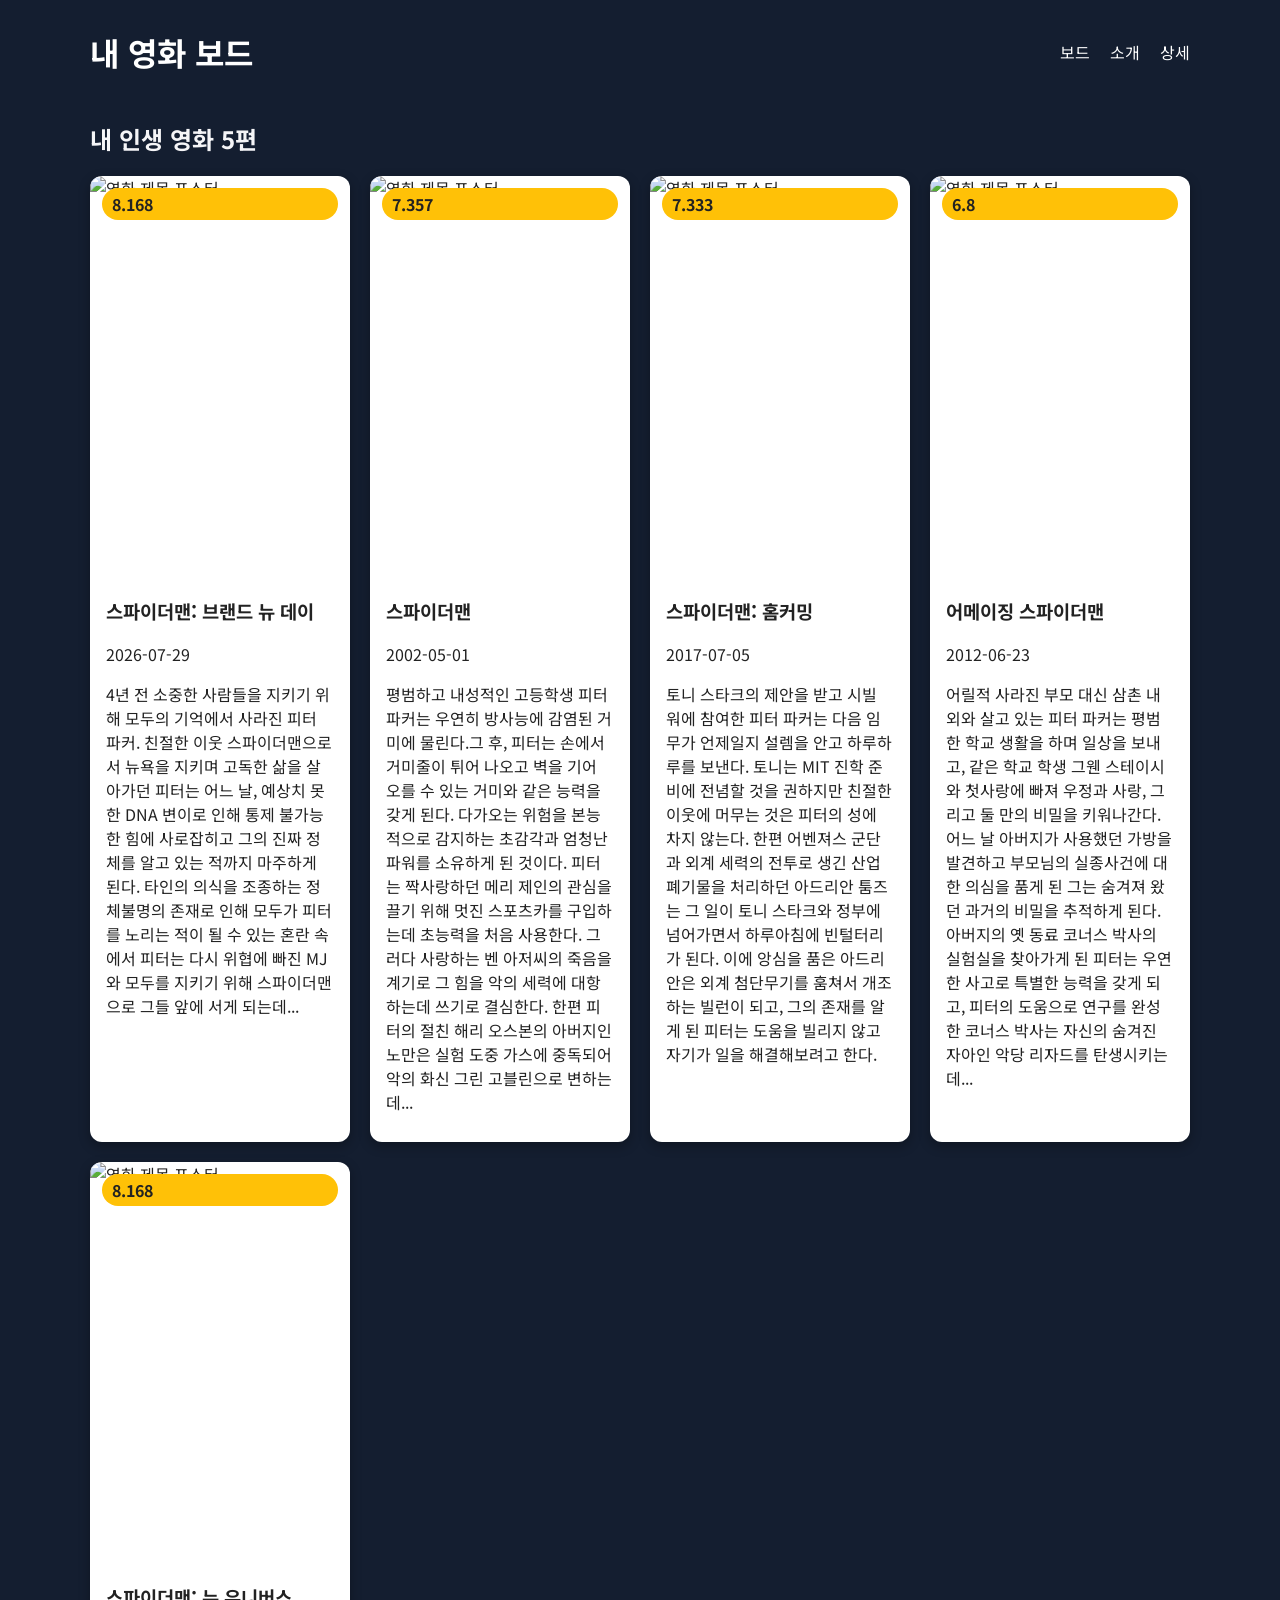
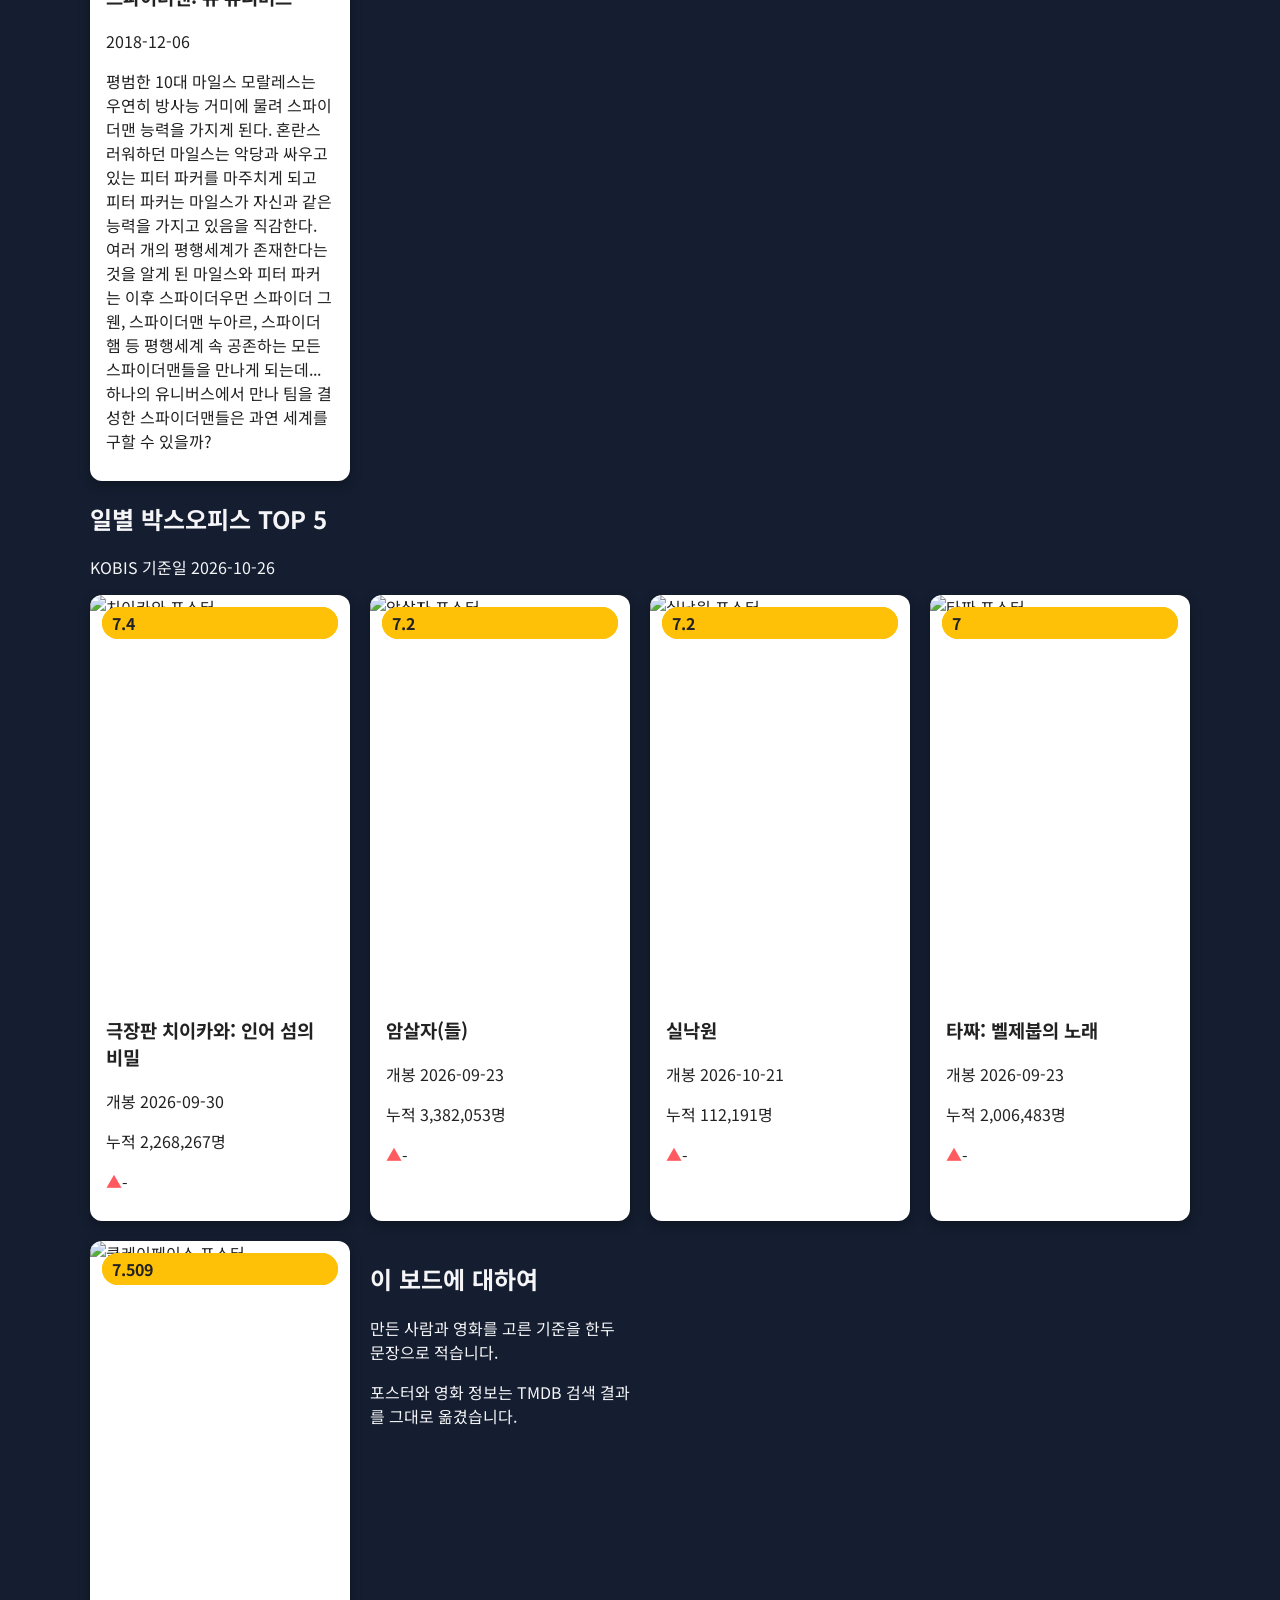
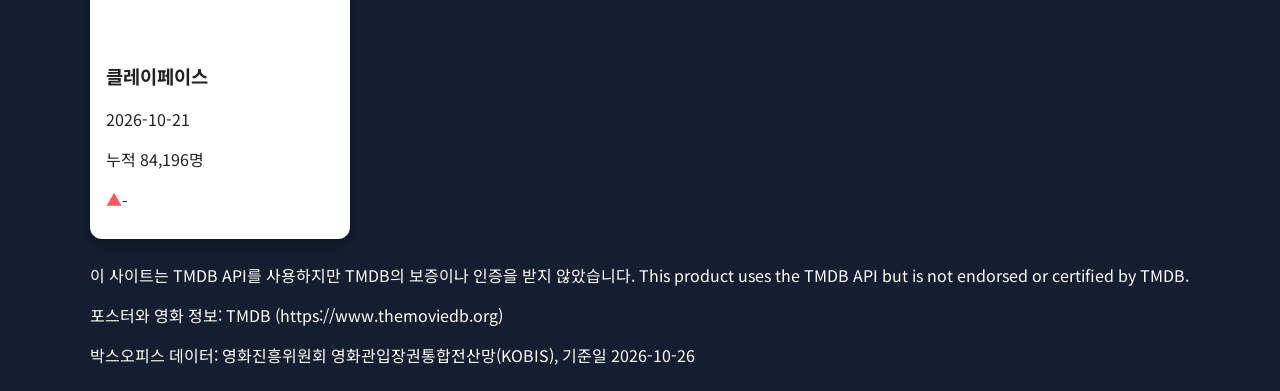
==== detail.html @ 1756e264 "hw1 반응형" ====
<!DOCTYPE html>
<html lang="ko">

<head>
    <meta charset="UTF-8">
    <meta name="viewport" content="width=device-width, initial-scale=1.0">
    <title>내 영화 보드</title>
    <link rel="preconnect" href="https://fonts.googleapis.com">
    <link rel="preconnect" href="https://fonts.gstatic.com" crossorigin>
    <link href="https://fonts.googleapis.com/css2?family=Black+Han+Sans&family=Noto+Sans+KR:wght@100..900&display=swap" rel="stylesheet">
    <link rel="stylesheet" href="./style.css">
</head>

<body>
    <header class="top">
        <h1>내 영화 보드</h1>
        <nav>
            <ul>
                <li><a href="#mine">보드</a></li>
                <li><a href="#boxoffice">소개</a></li>
                <li><a href="detail.html">상세</a></li>
            </ul>
        </nav>
    </header>
    <main>
        <section id="mine">
            <h2>내 인생 영화 5편</h2>
            <div class="board">
                <article class="card">
                    <img class="poster" src="https://image.tmdb.org/t/p/w342/8mLepBa5l591xFidRpn65xV7hb4.jpg"
                        alt="영화 제목 포스터">
                    <span class="badge">8.168</span>
                    <div class="info">
                        <h3>스파이더맨: 브랜드 뉴 데이</h3>
                        <p class="year">2026-07-29</p>
                        <p class="overview">4년 전 소중한 사람들을 지키기 위해 모두의 기억에서 사라진 피터 파커. 친절한 이웃 스파이더맨으로서 뉴욕을 지키며 고독한 삶을 살아가던
                            피터는
                            어느 날,
                            예상치 못한 DNA 변이로 인해 통제 불가능한 힘에 사로잡히고 그의 진짜 정체를 알고 있는 적까지 마주하게 된다. 타인의 의식을 조종하는 정체불명의 존재로 인해
                            모두가
                            피터를 노리는 적이
                            될 수 있는 혼란 속에서 피터는 다시 위협에 빠진 MJ와 모두를 지키기 위해 스파이더맨으로 그들 앞에 서게 되는데...</p>
                    </div>
                </article>
                <article class="card">
                    <img class="poster" src="https://image.tmdb.org/t/p/w342/4xOhtzXGt0if74dTmS4qtizFelX.jpg"
                        alt="영화 제목 포스터">
                    <span class="badge">7.357</span>
                    <div class="info">
                        <h3>스파이더맨</h3>
                        <p class="year">2002-05-01</p>
                        <p class="overview">평범하고 내성적인 고등학생 피터 파커는 우연히 방사능에 감염된 거미에 물린다.그 후, 피터는 손에서 거미줄이 튀어 나오고 벽을 기어 오를
                            수
                            있는 거미와 같은 능력을 갖게 된다. 다가오는 위험을 본능적으로 감지하는 초감각과 엄청난 파워를 소유하게 된 것이다. 피터는 짝사랑하던 메리 제인의 관심을 끌기 위해
                            멋진
                            스포츠카를 구입하는데 초능력을 처음 사용한다. 그러다 사랑하는 벤 아저씨의 죽음을 계기로 그 힘을 악의 세력에 대항하는데 쓰기로 결심한다. 한편 피터의 절친 해리
                            오스본의
                            아버지인 노만은 실험 도중 가스에 중독되어 악의 화신 그린 고블린으로 변하는데...</p>
                    </div>
                </article>
                <article class="card">
                    <img class="poster" src="https://image.tmdb.org/t/p/w342/hjki9weYYVABvkpZbX5jBOmKXXv.jpg"
                        alt="영화 제목 포스터">
                    <span class="badge">7.333</span>
                    <div class="info">
                        <h3>스파이더맨: 홈커밍</h3>
                        <p class="year">2017-07-05</p>
                        <p class="overview">토니 스타크의 제안을 받고 시빌 워에 참여한 피터 파커는 다음 임무가 언제일지 설렘을 안고 하루하루를 보낸다. 토니는 MIT 진학 준비에
                            전념할
                            것을 권하지만 친절한 이웃에 머무는 것은 피터의 성에 차지 않는다. 한편 어벤져스 군단과 외계 세력의 전투로 생긴 산업폐기물을 처리하던 아드리안 툼즈는 그 일이 토니
                            스타크와 정부에 넘어가면서 하루아침에 빈털터리가 된다. 이에 앙심을 품은 아드리안은 외계 첨단무기를 훔쳐서 개조하는 빌런이 되고, 그의 존재를 알게 된 피터는 도움을
                            빌리지
                            않고 자기가 일을 해결해보려고 한다.</p>
                    </div>
                </article>
                <article class="card">
                    <img class="poster" src="https://image.tmdb.org/t/p/w342/a1Kup5VnmxjAHnsT3Sz7RtrC9UU.jpg"
                        alt="영화 제목 포스터">
                    <span class="badge">6.8</span>
                    <div class="info">
                        <h3>어메이징 스파이더맨</h3>
                        <p class="year">2012-06-23</p>
                        <p class="overview">어릴적 사라진 부모 대신 삼촌 내외와 살고 있는 피터 파커는 평범한 학교 생활을 하며 일상을 보내고, 같은 학교 학생 그웬 스테이시와
                            첫사랑에
                            빠져 우정과 사랑, 그리고 둘 만의 비밀을 키워나간다. 어느 날 아버지가 사용했던 가방을 발견하고 부모님의 실종사건에 대한 의심을 품게 된 그는 숨겨져 왔던 과거의
                            비밀을
                            추적하게 된다. 아버지의 옛 동료 코너스 박사의 실험실을 찾아가게 된 피터는 우연한 사고로 특별한 능력을 갖게 되고, 피터의 도움으로 연구를 완성한 코너스 박사는
                            자신의
                            숨겨진 자아인 악당 리자드를 탄생시키는데...</p>
                    </div>
                </article>
                <article class="card">
                    <img class="poster" src="https://image.tmdb.org/t/p/w342/d9V6Q9vpVpmaca7vwSUbCajtDb3.jpg"
                        alt="영화 제목 포스터">
                    <span class="badge">8.168</span>
                    <div class="info">
                        <h3>스파이더맨: 뉴 유니버스</h3>
                        <p class="year">2018-12-06</p>
                        <p class="overview">평범한 10대 마일스 모랄레스는 우연히 방사능 거미에 물려 스파이더맨 능력을 가지게 된다. 혼란스러워하던 마일스는 악당과 싸우고 있는
                            피터
                            파커를 마주치게 되고 피터 파커는 마일스가 자신과 같은 능력을 가지고 있음을 직감한다. 여러 개의 평행세계가 존재한다는 것을 알게 된 마일스와 피터 파커는 이후
                            스파이더우먼
                            스파이더 그웬, 스파이더맨 누아르, 스파이더햄 등 평행세계 속 공존하는 모든 스파이더맨들을 만나게 되는데... 하나의 유니버스에서 만나 팀을 결성한 스파이더맨들은
                            과연
                            세계를 구할 수 있을까?</p>
                    </div>
                </article>
            </div>
        </section>
        <section id="boxoffice">
            <h2>일별 박스오피스 TOP 5</h2>
            <p class="basis">KOBIS 기준일 2026-10-26</p>
            <div class="board">
                <article class="card">
                    <img class="poster" src="https://image.tmdb.org/t/p/w342//5TMyytCI5Pfc9c1eNsljiCdiB05.jpg"
                        alt="치이카와 포스터">
                    <span class="rank">1</span>
                    <span class="badge">7.4</span>
                    <div class="info">
                        <h3>극장판 치이카와: 인어 섬의 비밀</h3>
                        <p class="year">개봉 2026-09-30</p>
                        <p class="audience">누적 2,268,267명</p>
                        <p class="change up">-</p>
                    </div>
                </article>
                <article class="card">
                    <img class="poster" src="https://image.tmdb.org/t/p/w342//c55ijsOdntj6P25vDwHLdgsBpmV.jpg"
                        alt="암살자 포스터">
                    <span class="rank">2</span>
                    <span class="badge">7.2</span>
                    <div class="info">
                        <h3>암살자(들)</h3>
                        <p class="year">개봉 2026-09-23</p>
                        <p class="audience">누적 3,382,053명</p>
                        <p class="change up">-</p>
                    </div>
                </article>
                <article class="card">
                    <img class="poster" src="https://image.tmdb.org/t/p/w342//wkm9BQLok7U2KihcCspCa663Qse.jpg"
                        alt="실낙원 포스터">
                    <span class="rank">3</span>
                    <span class="badge">7.2</span>
                    <div class="info">
                        <h3>실낙원</h3>
                        <p class="year">개봉 2026-10-21</p>
                        <p class="audience">누적 112,191명</p>
                        <p class="change up">-</p>
                    </div>
                </article>
                <article class="card">
                    <img class="poster" src="https://image.tmdb.org/t/p/w342//ueigb5zra1tj6FTK9yhh2P33P9B.jpg"
                        alt="타짜 포스터">
                    <span class="rank">4</span>
                    <span class="badge">7</span>
                    <div class="info">
                        <h3>타짜: 벨제붑의 노래</h3>
                        <p class="year">개봉 2026-09-23</p>
                        <p class="audience">누적 2,006,483명</p>
                        <p class="change up">-</p>
                    </div>
                </article>
                <article class="card">
                    <img class="poster" src="https://image.tmdb.org/t/p/w342//LSGpoSAlitss0KOvVakkeUToZo.jpg"
                        alt="클레이페이스 포스터">
                    <span class="rank">5</span>
                    <span class="badge">7.509</span>
                    <div class="info">
                        <h3>클레이페이스</h3>
                        <p class="year">2026-10-21</p>
                        <p class="audience">누적 84,196명</p>
                        <p class="change up">-</p>
                    </div>
                </article>
                <section id="about">
                    <h2>이 보드에 대하여</h2>
                    <p>만든 사람과 영화를 고른 기준을 한두 문장으로 적습니다.</p>
                    <p>포스터와 영화 정보는 TMDB 검색 결과를 그대로 옮겼습니다.</p>
                </section>
    </main>
    <footer>
        <p>이 사이트는 TMDB API를 사용하지만 TMDB의 보증이나 인증을 받지 않았습니다.
            This product uses the TMDB API but is not endorsed or certified by TMDB.</p>
        <p>포스터와 영화 정보: TMDB (https://www.themoviedb.org)</p>
        <p>박스오피스 데이터: 영화진흥위원회 영화관입장권통합전산망(KOBIS), 기준일 2026-10-26</p>
    </footer>
</body>

</html>
---- style.css ----
:root {
    --bg: #141e30;
    --surface: #1f2b44;
    --text: #f5f5f7;
    --accent: #4da3ff;
    --warn: #ff5a5f;
    --font-title: "Black Han Sans", sans-serif;
    --font-body: "Noto Sans KR", sans-serif;
    --gap: 20px;
}

body {
    background: var(--bg);
    color: var(--text);
    font-family: var(--font-body);
}

.card {
    border-radius: 12px;
    overflow: hidden;
    box-shadow: 0 4px 12px rgba(0, 0, 0, 0.3);
    background: #fff;
    position: relative;
    transition: transform 0.3s, box-shadow 0.3s;
    color: #222;
}

.info {
    padding: 12px 16px;
}

.poster {
    width: 100%;
    display: block;
    aspect-ratio: 2 / 3;
    object-fit: cover;
}

.badge {
    position: absolute; top: 12px; left: 12px;
    top: 12px;
    left: 12px;
    top: 12px;
    right: 12px;
    background: #ffc107;
    color: #222;
    padding: 4px 10px;
    border-radius: 999px;
    font-weight: bold;
}

.rank {
    position: absolute; top: 12px; left: 12px;
    top: 12px;
    left: 12px;
    top: 12px;
    right: 12px;
    background: #ffc107;
    color: #222;
    padding: 4px 10px;
    border-radius: 999px;
    font-weight: bold;
}

.change.up::before {
    content: "▲";
    color: var(--warn);
}

.change.down::before {
    content: "▼";
    color: var(--accent);
}

.change.new::before {
    content: "NEW";
    color: var(--warn);
}

.card:hover {
    transform: translateY(-8px);
    box-shadow: 0 12px 32px rgba(255, 193, 7, 0.6);
}

h1,
footer {
    color: #fff;
}

.top {
    display: flex;
    justify-content: space-between;
    align-items: center;
}

nav ul {
    display: flex;
    gap: 8px;
    list-style: none;
    margin: 0;
    padding: 0;
    flex-direction: column;
}

nav a {
    color: #fff;
    text-decoration: none;
}

.board {
    display: grid;
    grid-template-columns: 1fr;
    gap: var(--gap);
}

.hero {
    background-image: linear-gradient(rgba(0, 0, 0, 0.6), rgba(0, 0, 0, 0.6)), url("https://image.tmdb.org/t/p/w1280/4tjxYg2AbOzzG9G1YuiT2NzYhlH.jpg");
    background-size: cover;
    background-position: center;
    min-height: 40vh;
    padding: 24px;
    box-sizing: border-box;
    color: #fff;
    border-radius: 12px;
    display: flex;
    flex-direction: column;
    justify-content: center;
}

main,
.top,
.hero,
footer {
    max-width: 1100px;
    margin: 0 auto 24px;
}

@media (min-width: 600px) {
    nav ul {
        flex-direction: row;
        gap: 20px;
    }
    .board {
        grid-template-columns: repeat(2, 1fr);
    }
}

@media (min-width: 1024px) {
    .hero {
        min-height: 60vh;
    }

    .hero h3 {
        font-size: 3rem;
    }
    .board {
        grid-template-columns: repeat(4, 1fr);
    }
}
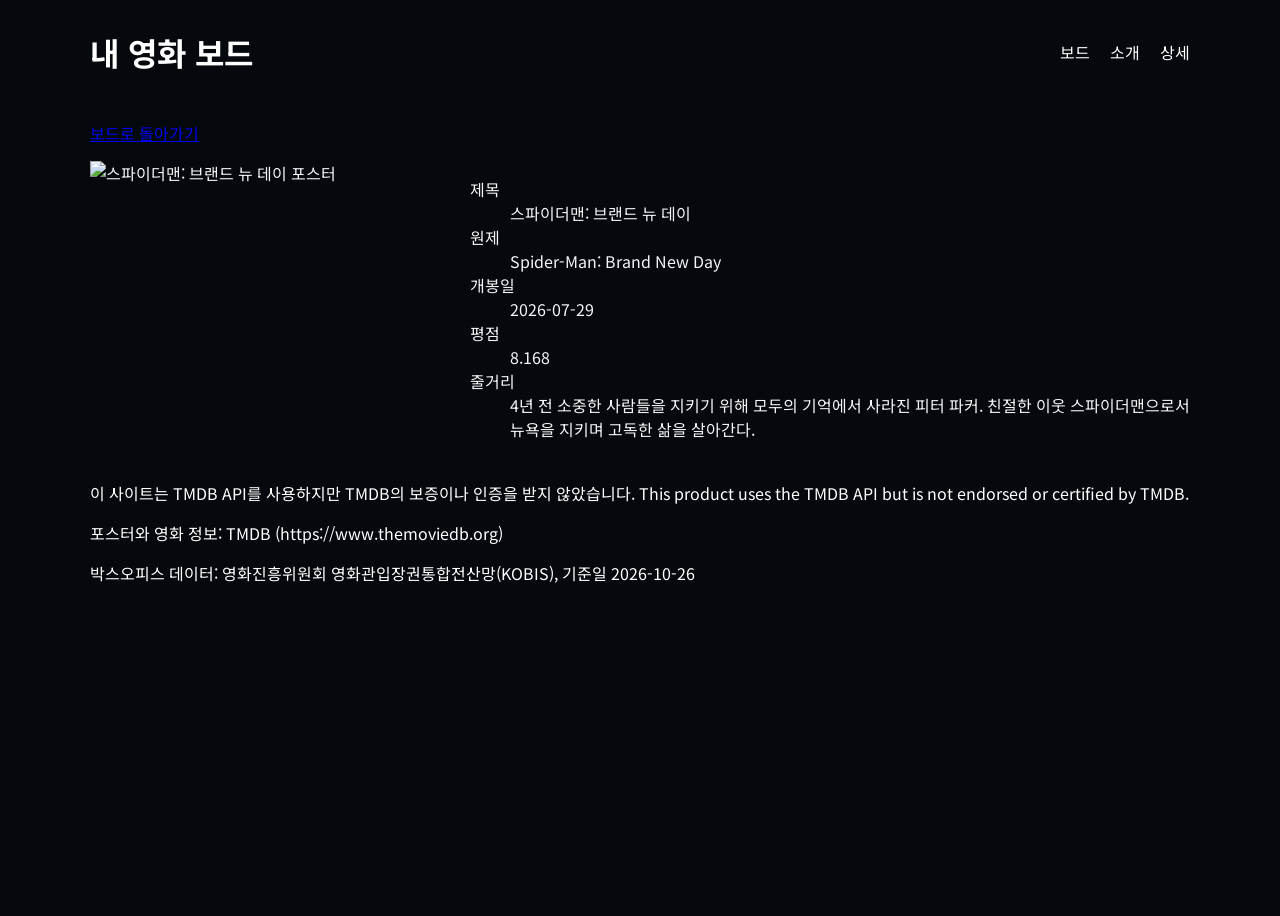
==== commit 56aaaa46: "hw1 제출" ====
--- a/detail.html
+++ b/detail.html
@@ -4,178 +4,60 @@
 <head>
     <meta charset="UTF-8">
     <meta name="viewport" content="width=device-width, initial-scale=1.0">
-    <title>내 영화 보드</title>
+    <title>스파이더맨: 브랜드 뉴 데이</title>
     <link rel="preconnect" href="https://fonts.googleapis.com">
     <link rel="preconnect" href="https://fonts.gstatic.com" crossorigin>
-    <link href="https://fonts.googleapis.com/css2?family=Black+Han+Sans&family=Noto+Sans+KR:wght@100..900&display=swap" rel="stylesheet">
+    <link href="https://fonts.googleapis.com/css2?family=Black+Han+Sans&family=Noto+Sans+KR:wght@100..900&display=swap"
+        rel="stylesheet">
     <link rel="stylesheet" href="./style.css">
 </head>
 
-<body>
+<body class="detail-page">
     <header class="top">
         <h1>내 영화 보드</h1>
         <nav>
             <ul>
-                <li><a href="#mine">보드</a></li>
-                <li><a href="#boxoffice">소개</a></li>
+                <li><a href="index.html#mine">보드</a></li>
+                <li><a href="index.html#boxoffice">소개</a></li>
                 <li><a href="detail.html">상세</a></li>
             </ul>
         </nav>
     </header>
     <main>
         <section id="mine">
-            <h2>내 인생 영화 5편</h2>
-            <div class="board">
-                <article class="card">
-                    <img class="poster" src="https://image.tmdb.org/t/p/w342/8mLepBa5l591xFidRpn65xV7hb4.jpg"
-                        alt="영화 제목 포스터">
-                    <span class="badge">8.168</span>
-                    <div class="info">
-                        <h3>스파이더맨: 브랜드 뉴 데이</h3>
-                        <p class="year">2026-07-29</p>
-                        <p class="overview">4년 전 소중한 사람들을 지키기 위해 모두의 기억에서 사라진 피터 파커. 친절한 이웃 스파이더맨으로서 뉴욕을 지키며 고독한 삶을 살아가던
-                            피터는
-                            어느 날,
-                            예상치 못한 DNA 변이로 인해 통제 불가능한 힘에 사로잡히고 그의 진짜 정체를 알고 있는 적까지 마주하게 된다. 타인의 의식을 조종하는 정체불명의 존재로 인해
-                            모두가
-                            피터를 노리는 적이
-                            될 수 있는 혼란 속에서 피터는 다시 위협에 빠진 MJ와 모두를 지키기 위해 스파이더맨으로 그들 앞에 서게 되는데...</p>
-                    </div>
+
+            <main>
+                <p>
+                    <a href="index.html">보드로 돌아가기</a>
+                </p>
+
+                <article class="detail">
+                    <img src="https://image.tmdb.org/t/p/w500/8mLepBa5l591xFidRpn65xV7hb4.jpg"
+                        alt="스파이더맨: 브랜드 뉴 데이 포스터">
+
+                    <dl>
+                        <dt>제목</dt>
+                        <dd>스파이더맨: 브랜드 뉴 데이</dd>
+
+                        <dt>원제</dt>
+                        <dd>Spider-Man: Brand New Day</dd>
+
+                        <dt>개봉일</dt>
+                        <dd>2026-07-29</dd>
+
+                        <dt>평점</dt>
+                        <dd>8.168</dd>
+
+                        <dt>줄거리</dt>
+                        <dd>
+                            4년 전 소중한 사람들을 지키기 위해 모두의 기억에서
+                            사라진 피터 파커. 친절한 이웃 스파이더맨으로서
+                            뉴욕을 지키며 고독한 삶을 살아간다.
+                        </dd>
+                    </dl>
                 </article>
-                <article class="card">
-                    <img class="poster" src="https://image.tmdb.org/t/p/w342/4xOhtzXGt0if74dTmS4qtizFelX.jpg"
-                        alt="영화 제목 포스터">
-                    <span class="badge">7.357</span>
-                    <div class="info">
-                        <h3>스파이더맨</h3>
-                        <p class="year">2002-05-01</p>
-                        <p class="overview">평범하고 내성적인 고등학생 피터 파커는 우연히 방사능에 감염된 거미에 물린다.그 후, 피터는 손에서 거미줄이 튀어 나오고 벽을 기어 오를
-                            수
-                            있는 거미와 같은 능력을 갖게 된다. 다가오는 위험을 본능적으로 감지하는 초감각과 엄청난 파워를 소유하게 된 것이다. 피터는 짝사랑하던 메리 제인의 관심을 끌기 위해
-                            멋진
-                            스포츠카를 구입하는데 초능력을 처음 사용한다. 그러다 사랑하는 벤 아저씨의 죽음을 계기로 그 힘을 악의 세력에 대항하는데 쓰기로 결심한다. 한편 피터의 절친 해리
-                            오스본의
-                            아버지인 노만은 실험 도중 가스에 중독되어 악의 화신 그린 고블린으로 변하는데...</p>
-                    </div>
-                </article>
-                <article class="card">
-                    <img class="poster" src="https://image.tmdb.org/t/p/w342/hjki9weYYVABvkpZbX5jBOmKXXv.jpg"
-                        alt="영화 제목 포스터">
-                    <span class="badge">7.333</span>
-                    <div class="info">
-                        <h3>스파이더맨: 홈커밍</h3>
-                        <p class="year">2017-07-05</p>
-                        <p class="overview">토니 스타크의 제안을 받고 시빌 워에 참여한 피터 파커는 다음 임무가 언제일지 설렘을 안고 하루하루를 보낸다. 토니는 MIT 진학 준비에
-                            전념할
-                            것을 권하지만 친절한 이웃에 머무는 것은 피터의 성에 차지 않는다. 한편 어벤져스 군단과 외계 세력의 전투로 생긴 산업폐기물을 처리하던 아드리안 툼즈는 그 일이 토니
-                            스타크와 정부에 넘어가면서 하루아침에 빈털터리가 된다. 이에 앙심을 품은 아드리안은 외계 첨단무기를 훔쳐서 개조하는 빌런이 되고, 그의 존재를 알게 된 피터는 도움을
-                            빌리지
-                            않고 자기가 일을 해결해보려고 한다.</p>
-                    </div>
-                </article>
-                <article class="card">
-                    <img class="poster" src="https://image.tmdb.org/t/p/w342/a1Kup5VnmxjAHnsT3Sz7RtrC9UU.jpg"
-                        alt="영화 제목 포스터">
-                    <span class="badge">6.8</span>
-                    <div class="info">
-                        <h3>어메이징 스파이더맨</h3>
-                        <p class="year">2012-06-23</p>
-                        <p class="overview">어릴적 사라진 부모 대신 삼촌 내외와 살고 있는 피터 파커는 평범한 학교 생활을 하며 일상을 보내고, 같은 학교 학생 그웬 스테이시와
-                            첫사랑에
-                            빠져 우정과 사랑, 그리고 둘 만의 비밀을 키워나간다. 어느 날 아버지가 사용했던 가방을 발견하고 부모님의 실종사건에 대한 의심을 품게 된 그는 숨겨져 왔던 과거의
-                            비밀을
-                            추적하게 된다. 아버지의 옛 동료 코너스 박사의 실험실을 찾아가게 된 피터는 우연한 사고로 특별한 능력을 갖게 되고, 피터의 도움으로 연구를 완성한 코너스 박사는
-                            자신의
-                            숨겨진 자아인 악당 리자드를 탄생시키는데...</p>
-                    </div>
-                </article>
-                <article class="card">
-                    <img class="poster" src="https://image.tmdb.org/t/p/w342/d9V6Q9vpVpmaca7vwSUbCajtDb3.jpg"
-                        alt="영화 제목 포스터">
-                    <span class="badge">8.168</span>
-                    <div class="info">
-                        <h3>스파이더맨: 뉴 유니버스</h3>
-                        <p class="year">2018-12-06</p>
-                        <p class="overview">평범한 10대 마일스 모랄레스는 우연히 방사능 거미에 물려 스파이더맨 능력을 가지게 된다. 혼란스러워하던 마일스는 악당과 싸우고 있는
-                            피터
-                            파커를 마주치게 되고 피터 파커는 마일스가 자신과 같은 능력을 가지고 있음을 직감한다. 여러 개의 평행세계가 존재한다는 것을 알게 된 마일스와 피터 파커는 이후
-                            스파이더우먼
-                            스파이더 그웬, 스파이더맨 누아르, 스파이더햄 등 평행세계 속 공존하는 모든 스파이더맨들을 만나게 되는데... 하나의 유니버스에서 만나 팀을 결성한 스파이더맨들은
-                            과연
-                            세계를 구할 수 있을까?</p>
-                    </div>
-                </article>
-            </div>
-        </section>
-        <section id="boxoffice">
-            <h2>일별 박스오피스 TOP 5</h2>
-            <p class="basis">KOBIS 기준일 2026-10-26</p>
-            <div class="board">
-                <article class="card">
-                    <img class="poster" src="https://image.tmdb.org/t/p/w342//5TMyytCI5Pfc9c1eNsljiCdiB05.jpg"
-                        alt="치이카와 포스터">
-                    <span class="rank">1</span>
-                    <span class="badge">7.4</span>
-                    <div class="info">
-                        <h3>극장판 치이카와: 인어 섬의 비밀</h3>
-                        <p class="year">개봉 2026-09-30</p>
-                        <p class="audience">누적 2,268,267명</p>
-                        <p class="change up">-</p>
-                    </div>
-                </article>
-                <article class="card">
-                    <img class="poster" src="https://image.tmdb.org/t/p/w342//c55ijsOdntj6P25vDwHLdgsBpmV.jpg"
-                        alt="암살자 포스터">
-                    <span class="rank">2</span>
-                    <span class="badge">7.2</span>
-                    <div class="info">
-                        <h3>암살자(들)</h3>
-                        <p class="year">개봉 2026-09-23</p>
-                        <p class="audience">누적 3,382,053명</p>
-                        <p class="change up">-</p>
-                    </div>
-                </article>
-                <article class="card">
-                    <img class="poster" src="https://image.tmdb.org/t/p/w342//wkm9BQLok7U2KihcCspCa663Qse.jpg"
-                        alt="실낙원 포스터">
-                    <span class="rank">3</span>
-                    <span class="badge">7.2</span>
-                    <div class="info">
-                        <h3>실낙원</h3>
-                        <p class="year">개봉 2026-10-21</p>
-                        <p class="audience">누적 112,191명</p>
-                        <p class="change up">-</p>
-                    </div>
-                </article>
-                <article class="card">
-                    <img class="poster" src="https://image.tmdb.org/t/p/w342//ueigb5zra1tj6FTK9yhh2P33P9B.jpg"
-                        alt="타짜 포스터">
-                    <span class="rank">4</span>
-                    <span class="badge">7</span>
-                    <div class="info">
-                        <h3>타짜: 벨제붑의 노래</h3>
-                        <p class="year">개봉 2026-09-23</p>
-                        <p class="audience">누적 2,006,483명</p>
-                        <p class="change up">-</p>
-                    </div>
-                </article>
-                <article class="card">
-                    <img class="poster" src="https://image.tmdb.org/t/p/w342//LSGpoSAlitss0KOvVakkeUToZo.jpg"
-                        alt="클레이페이스 포스터">
-                    <span class="rank">5</span>
-                    <span class="badge">7.509</span>
-                    <div class="info">
-                        <h3>클레이페이스</h3>
-                        <p class="year">2026-10-21</p>
-                        <p class="audience">누적 84,196명</p>
-                        <p class="change up">-</p>
-                    </div>
-                </article>
-                <section id="about">
-                    <h2>이 보드에 대하여</h2>
-                    <p>만든 사람과 영화를 고른 기준을 한두 문장으로 적습니다.</p>
-                    <p>포스터와 영화 정보는 TMDB 검색 결과를 그대로 옮겼습니다.</p>
-                </section>
+            </main>
+
     </main>
     <footer>
         <p>이 사이트는 TMDB API를 사용하지만 TMDB의 보증이나 인증을 받지 않았습니다.
--- a/style.css
+++ b/style.css
@@ -37,12 +37,10 @@
 }
 
 .badge {
-    position: absolute; top: 12px; left: 12px;
-    top: 12px;
-    left: 12px;
+    position: absolute;
     top: 12px;
     right: 12px;
-    background: #ffc107;
+    background: #4da3ff;
     color: #222;
     padding: 4px 10px;
     border-radius: 999px;
@@ -50,13 +48,11 @@
 }
 
 .rank {
-    position: absolute; top: 12px; left: 12px;
+    position: absolute;
     top: 12px;
     left: 12px;
-    top: 12px;
-    right: 12px;
-    background: #ffc107;
-    color: #222;
+    background: #ff5a5f;
+    color: #fff;
     padding: 4px 10px;
     border-radius: 999px;
     font-weight: bold;
@@ -135,13 +131,38 @@
     margin: 0 auto 24px;
 }
 
+.detail {
+    display: grid;
+    grid-template-columns: 1fr;
+    gap: var(--gap);
+}
+
+.detail-page {
+    background-image:
+        linear-gradient(rgba(0, 0, 0, 0.75),
+            rgba(0, 0, 0, 0.75)),
+        url("https://image.tmdb.org/t/p/w1280/4tjxYg2AbOzzG9G1YuiT2NzYhlH.jpg");
+    background-size: cover;
+    background-position: center;
+    min-height: 100vh;
+}
+
 @media (min-width: 600px) {
     nav ul {
         flex-direction: row;
         gap: 20px;
     }
+
     .board {
         grid-template-columns: repeat(2, 1fr);
+    }
+
+    .detail {
+        grid-template-columns: 1fr 2fr;
+    }
+
+    .detail img {
+        width: 100%;
     }
 }
 
@@ -153,6 +174,7 @@
     .hero h3 {
         font-size: 3rem;
     }
+
     .board {
         grid-template-columns: repeat(4, 1fr);
     }
